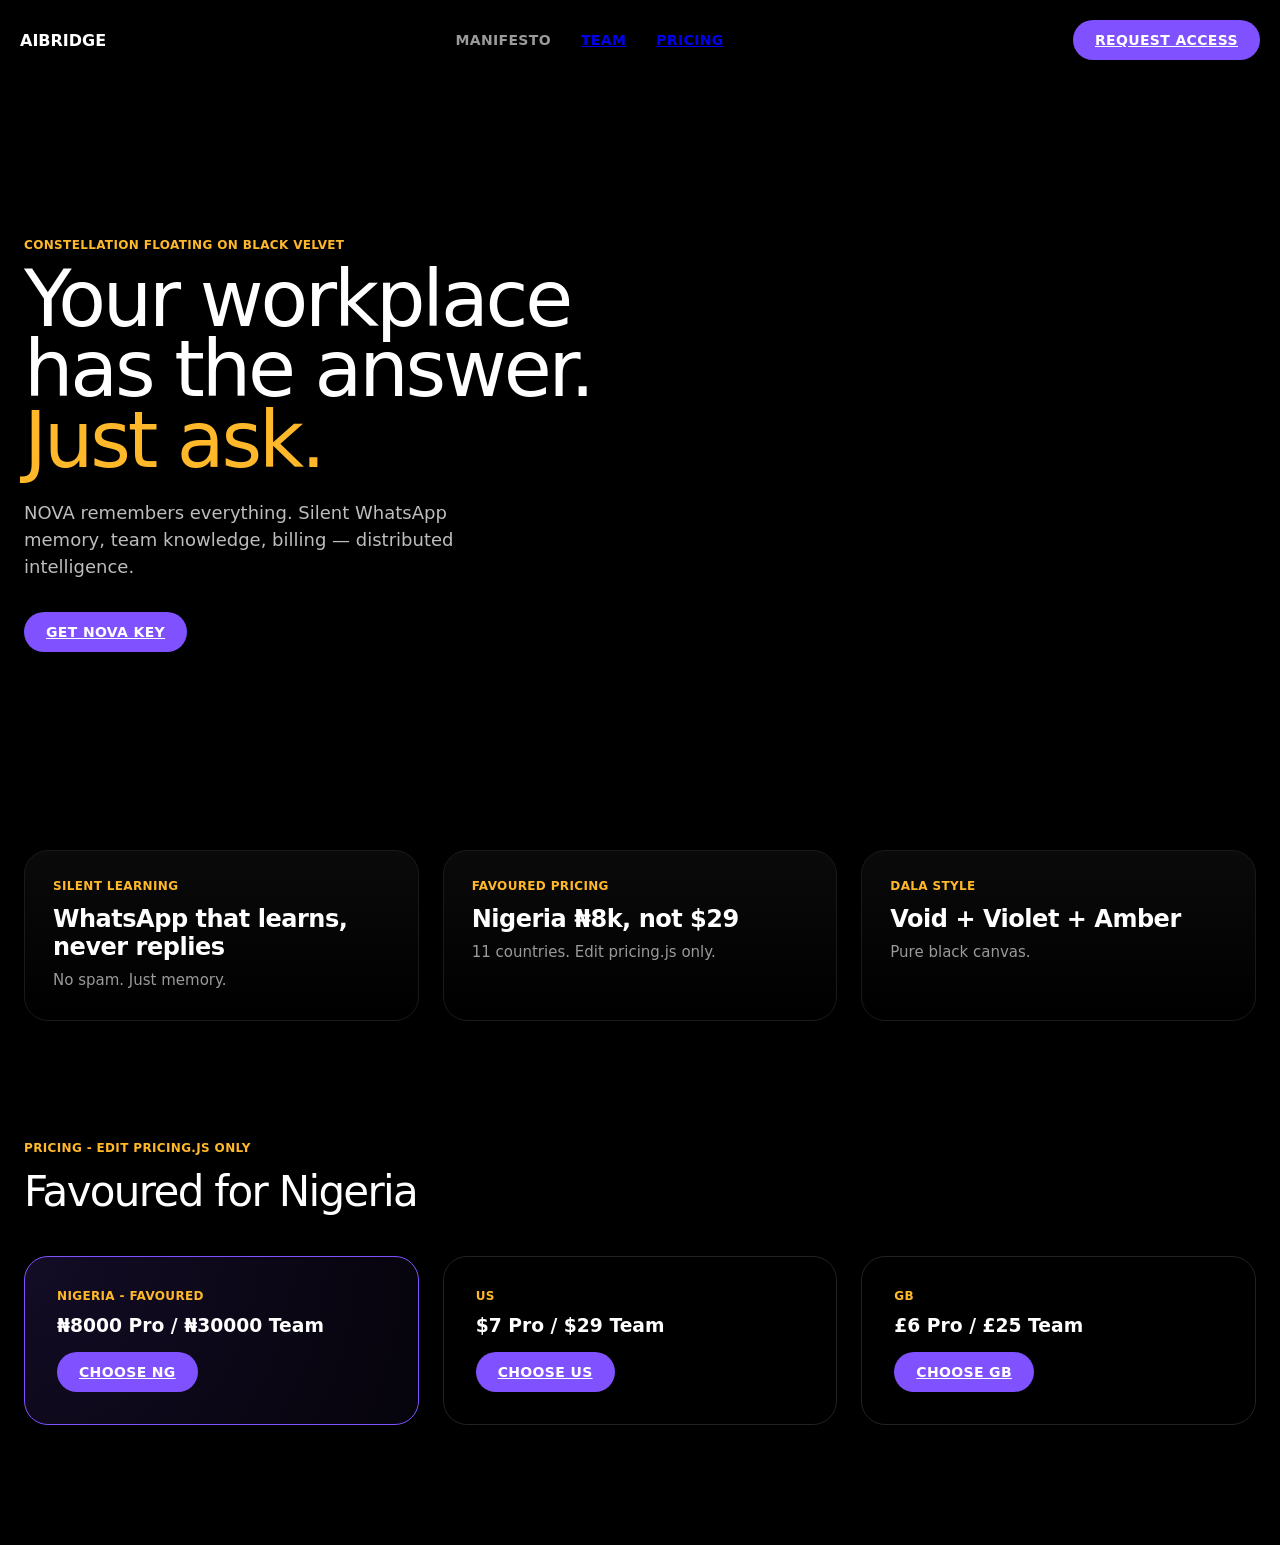
==== index.html @ 1c81d56b "index.html" ====
<!DOCTYPE html>
<html><head><meta charset="UTF-8"><meta name="viewport" content="width=device-width,initial-scale=1">
<title>AIBRIDGE - Your workplace has the answer</title>
<link rel="stylesheet" href="style.css">
<script type="importmap">{"imports":{"three":"https://esm.sh/three@0.160.0"}}</script>
</head><body>
<nav class="nav"><div><b>AIBRIDGE</b></div><div class="nav-links"><a>Manifesto</a><a href="#pricing">Team</a><a href="#pricing">Pricing</a></div><a href="login.html" class="btn-iris">Request Access</a></nav>
<section class="hero"><div><div class="label">constellation floating on black velvet</div><h1>Your workplace<br>has the answer.<br><span>Just ask.</span></h1><p>NOVA remembers everything. Silent WhatsApp memory, team knowledge, billing — distributed intelligence.</p><a href="signup.html" class="btn-iris">Get NOVA Key</a></div><canvas id="brain-canvas"></canvas></section>
<div class="cards"><div class="card"><div class="label">Silent Learning</div><h3>WhatsApp that learns, never replies</h3><p>No spam. Just memory.</p></div><div class="card"><div class="label">Favoured Pricing</div><h3>Nigeria ₦8k, not $29</h3><p>11 countries. Edit pricing.js only.</p></div><div class="card"><div class="label">Dala Style</div><h3>Void + Violet + Amber</h3><p>Pure black canvas.</p></div></div>
<section id="pricing" class="pricing"><div class="label">Pricing - Edit pricing.js only</div><h2 style="font-size:42px;letter-spacing:-1.68px;font-weight:400">Favoured for Nigeria</h2><div class="pricing-grid" id="pricing-grid"></div></section>
<script type="module">import {PRICING} from "./pricing.js";const g=document.getElementById('pricing-grid');Object.entries(PRICING).slice(0,3).forEach(([c,p])=>{g.innerHTML+=`<div class="price-card ${c==='NG'?'favoured':''}"><div class="label">${p.label||c}</div><h3>${p.symbol}${p.pro} Pro / ${p.symbol}${p.team} Team</h3><a class="btn-iris" style="margin-top:16px" href="signup.html">Choose ${c}</a></div>`});</script>
<script type="module" src="brain.js"></script>
</body></html>
---- style.css ----
:root{
  --color-void:#000000;
  --color-bone:#ffffff;
  --color-ash:#9a9a9a;
  --color-mist:#bdbdbd;
  --color-iris:#8052ff;
  --color-saffron:#ffb829;
  --font-main:'PPNeueMontreal',Inter,system-ui,sans-serif;
}
*{margin:0;padding:0;box-sizing:border-box}
body{background:var(--color-void);color:var(--color-bone);font-family:var(--font-main);overflow-x:hidden}
.nav{position:fixed;top:20px;left:50%;transform:translateX(-50%);width:calc(100% - 40px);max-width:1280px;display:flex;justify-content:space-between;align-items:center;z-index:10}
.nav-links{display:flex;gap:30px;font-size:14px;font-weight:600;text-transform:uppercase;letter-spacing:.35px;color:var(--color-ash)}
.nav-links a:hover{color:var(--color-bone)}
.btn-iris{background:var(--color-iris);color:#fff;padding:12px 22px;border-radius:9999px;font-size:14px;font-weight:600;text-transform:uppercase;letter-spacing:.35px;border:none;cursor:pointer;display:inline-block}
.hero{max-width:1280px;margin:0 auto;padding:160px 24px 80px;display:grid;grid-template-columns:1.1fr .9fr;gap:40px;align-items:center;min-height:90vh}
.hero h1{font-size:78px;line-height:.9;letter-spacing:-3.12px;font-weight:400}
.hero h1 span{color:var(--color-saffron)}
.hero p{font-size:18px;font-weight:200;line-height:1.5;color:var(--color-mist);max-width:480px;margin:24px 0 32px}
.label{color:var(--color-saffron);font-size:12px;font-weight:600;letter-spacing:.35px;text-transform:uppercase;margin-bottom:12px}
#brain-canvas{width:100%;height:520px;display:block}
.cards{max-width:1280px;margin:40px auto;padding:0 24px;display:grid;grid-template-columns:repeat(3,1fr);gap:24px}
.card{border:1px solid #1a1a1a;border-radius:24px;padding:28px;background:linear-gradient(180deg,#0a0a0a,#000)}
.card:hover{transform:translateY(-4px);border-color:#2a2a2a}
.card h3{font-size:24px;letter-spacing:-.48px;margin:12px 0 8px}
.card p{color:var(--color-ash);font-size:15px;line-height:1.5;font-weight:200}
.pricing{max-width:1280px;margin:120px auto;padding:0 24px}
.pricing-grid{display:grid;grid-template-columns:repeat(3,1fr);gap:24px;margin-top:40px}
.price-card{border:1px solid #222;border-radius:24px;padding:32px}
.price-card.favoured{border-color:var(--color-iris);background:radial-gradient(600px at 0% 0%,rgba(128,82,255,.15),transparent)}
.auth-wrap{max-width:420px;margin:140px auto;padding:32px;border:1px solid #1a1a1a;border-radius:24px;background:#0a0a0a}
.auth-wrap input{width:100%;padding:14px 16px;border-radius:12px;border:1px solid #222;background:#000;color:#fff;margin:10px 0}
@media(max-width:900px){.hero{grid-template-columns:1fr}.hero h1{font-size:48px}.cards,.pricing-grid{grid-template-columns:1fr}}
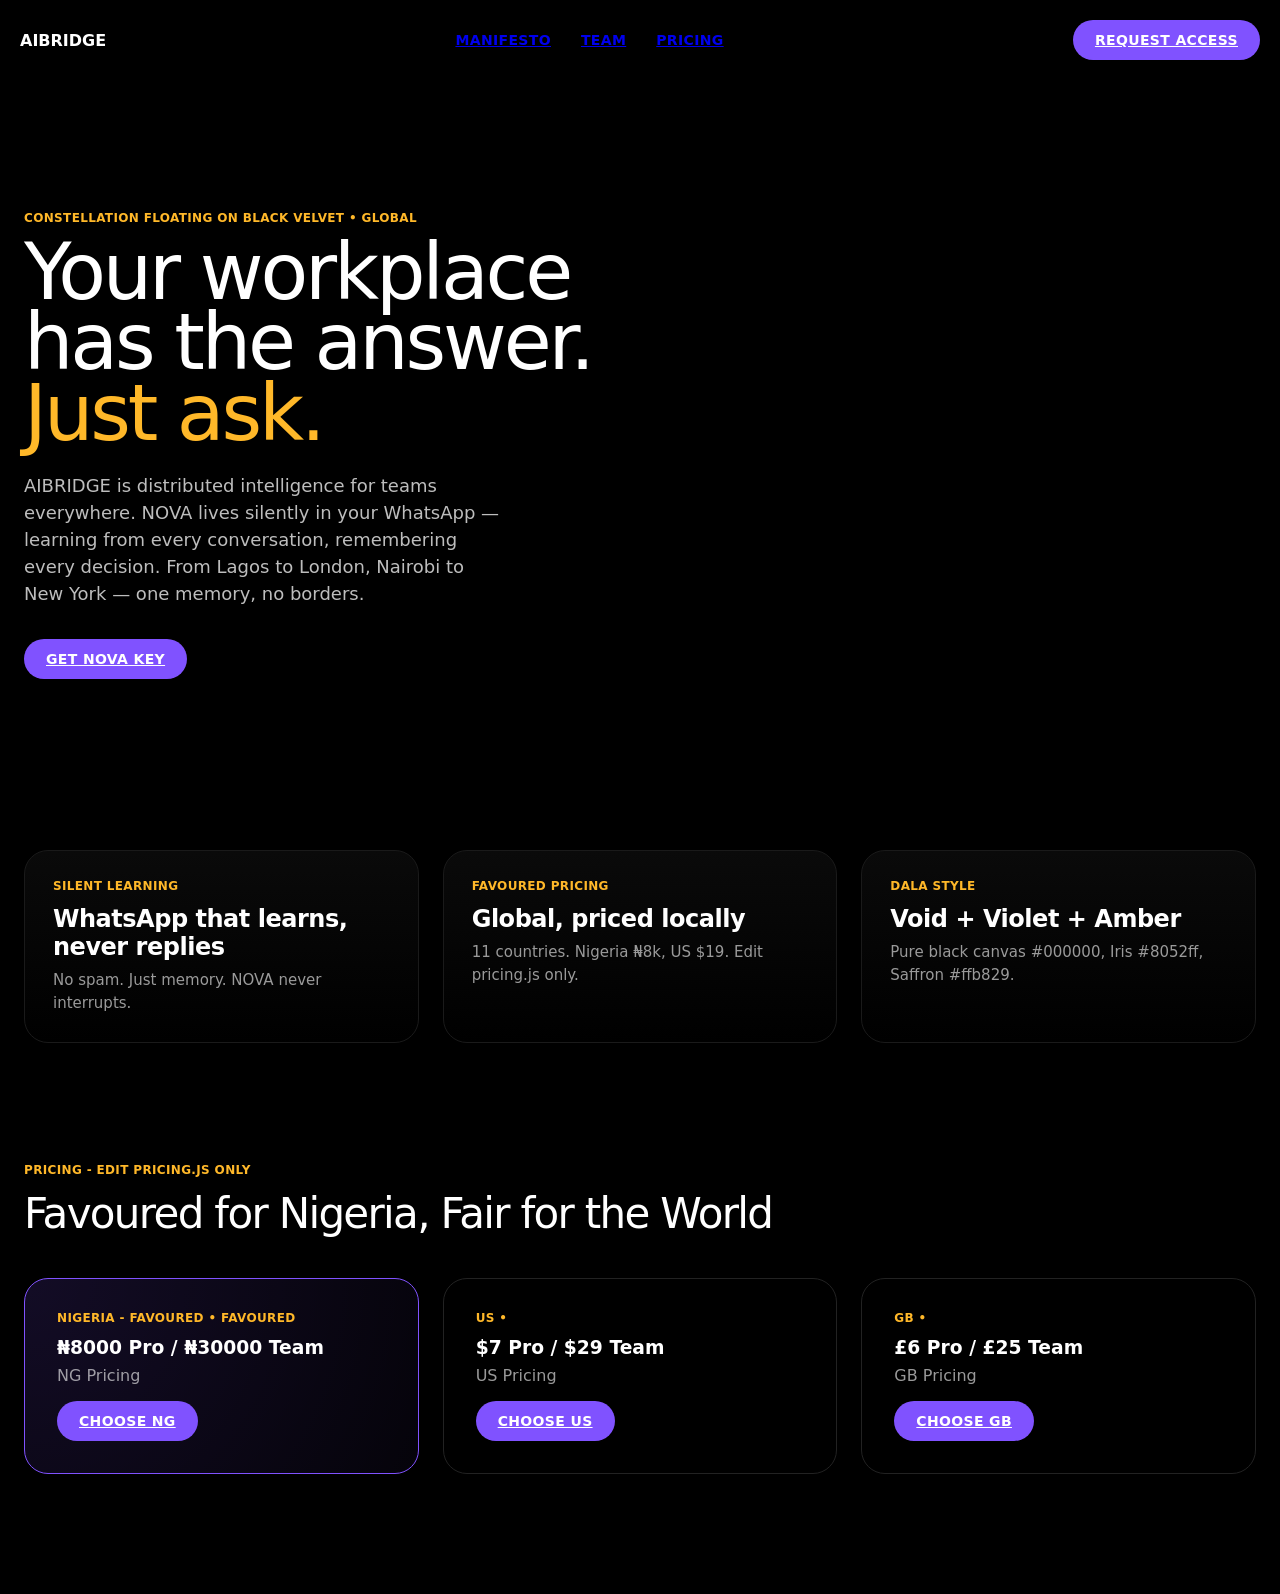
==== commit 1d302d2b: "index.html" ====
--- a/index.html
+++ b/index.html
@@ -1,13 +1,72 @@
 <!DOCTYPE html>
-<html><head><meta charset="UTF-8"><meta name="viewport" content="width=device-width,initial-scale=1">
-<title>AIBRIDGE - Your workplace has the answer</title>
+<html lang="en">
+<head>
+<meta charset="UTF-8">
+<meta name="viewport" content="width=device-width, initial-scale=1">
+<title>AIBRIDGE - Your workplace has the answer. Just ask.</title>
+<meta name="description" content="AIBRIDGE - Global team memory. Silent WhatsApp AI that learns, never replies. Used in 11 countries. Dala-inspired design: black void, violet accent, 3D brain constellation.">
 <link rel="stylesheet" href="style.css">
-<script type="importmap">{"imports":{"three":"https://esm.sh/three@0.160.0"}}</script>
-</head><body>
-<nav class="nav"><div><b>AIBRIDGE</b></div><div class="nav-links"><a>Manifesto</a><a href="#pricing">Team</a><a href="#pricing">Pricing</a></div><a href="login.html" class="btn-iris">Request Access</a></nav>
-<section class="hero"><div><div class="label">constellation floating on black velvet</div><h1>Your workplace<br>has the answer.<br><span>Just ask.</span></h1><p>NOVA remembers everything. Silent WhatsApp memory, team knowledge, billing — distributed intelligence.</p><a href="signup.html" class="btn-iris">Get NOVA Key</a></div><canvas id="brain-canvas"></canvas></section>
-<div class="cards"><div class="card"><div class="label">Silent Learning</div><h3>WhatsApp that learns, never replies</h3><p>No spam. Just memory.</p></div><div class="card"><div class="label">Favoured Pricing</div><h3>Nigeria ₦8k, not $29</h3><p>11 countries. Edit pricing.js only.</p></div><div class="card"><div class="label">Dala Style</div><h3>Void + Violet + Amber</h3><p>Pure black canvas.</p></div></div>
-<section id="pricing" class="pricing"><div class="label">Pricing - Edit pricing.js only</div><h2 style="font-size:42px;letter-spacing:-1.68px;font-weight:400">Favoured for Nigeria</h2><div class="pricing-grid" id="pricing-grid"></div></section>
-<script type="module">import {PRICING} from "./pricing.js";const g=document.getElementById('pricing-grid');Object.entries(PRICING).slice(0,3).forEach(([c,p])=>{g.innerHTML+=`<div class="price-card ${c==='NG'?'favoured':''}"><div class="label">${p.label||c}</div><h3>${p.symbol}${p.pro} Pro / ${p.symbol}${p.team} Team</h3><a class="btn-iris" style="margin-top:16px" href="signup.html">Choose ${c}</a></div>`});</script>
-<script type="module" src="brain.js"></script>
-</body></html>
+<script type="importmap">
+{
+  "imports": {
+    "three": "https://unpkg.com/three@0.160.0/build/three.module.js"
+  }
+}
+</script>
+</head>
+<body>
+<nav class="nav">
+  <div><b>AIBRIDGE</b></div>
+  <div class="nav-links">
+    <a href="#manifesto">Manifesto</a>
+    <a href="#pricing">Team</a>
+    <a href="#pricing">Pricing</a>
+  </div>
+  <a href="login.html" class="btn-iris">Request Access</a>
+</nav>
+
+<section class="hero">
+  <div class="hero-text">
+    <div class="label">CONSTELLATION FLOATING ON BLACK VELVET • GLOBAL</div>
+    <h1>Your workplace<br>has the answer.<br><span>Just ask.</span></h1>
+    <p>AIBRIDGE is distributed intelligence for teams everywhere. NOVA lives silently in your WhatsApp — learning from every conversation, remembering every decision. From Lagos to London, Nairobi to New York — one memory, no borders.</p>
+    <a href="signup.html" class="btn-iris">Get NOVA Key</a>
+  </div>
+  <canvas id="brain-canvas"></canvas>
+</section>
+
+<div class="cards">
+  <div class="card">
+    <div class="label">Silent Learning</div>
+    <h3>WhatsApp that learns, never replies</h3>
+    <p>No spam. Just memory. NOVA never interrupts.</p>
+  </div>
+  <div class="card">
+    <div class="label">Favoured Pricing</div>
+    <h3>Global, priced locally</h3>
+    <p>11 countries. Nigeria ₦8k, US $19. Edit pricing.js only.</p>
+  </div>
+  <div class="card">
+    <div class="label">Dala Style</div>
+    <h3>Void + Violet + Amber</h3>
+    <p>Pure black canvas #000000, Iris #8052ff, Saffron #ffb829.</p>
+  </div>
+</div>
+
+<section id="pricing" class="pricing">
+  <div class="label">Pricing - Edit pricing.js only</div>
+  <h2 style="font-size:42px;letter-spacing:-1.68px;font-weight:400">Favoured for Nigeria, Fair for the World</h2>
+  <div class="pricing-grid" id="pricing-grid"></div>
+</section>
+
+<script type="module">
+import {PRICING} from "./pricing.js";
+const g=document.getElementById('pricing-grid');
+g.innerHTML='';
+Object.entries(PRICING).slice(0,3).forEach(([c,p])=>{
+  g.innerHTML+=`<div class="price-card ${c==='NG'?'favoured':''}"><div class="label">${p.label||c} • ${c==='NG'?'FAVOURED':''}</div><h3>${p.symbol}${p.pro} Pro / ${p.symbol}${p.team} Team</h3><p style="margin-top:8px;opacity:0.6">${c} Pricing</p><a class="btn-iris" style="margin-top:16px;display:inline-block" href="signup.html">Choose ${c}</a></div>`
+});
+</script>
+<script type="module" src="./brain.js"></script>
+</body>
+</html>
